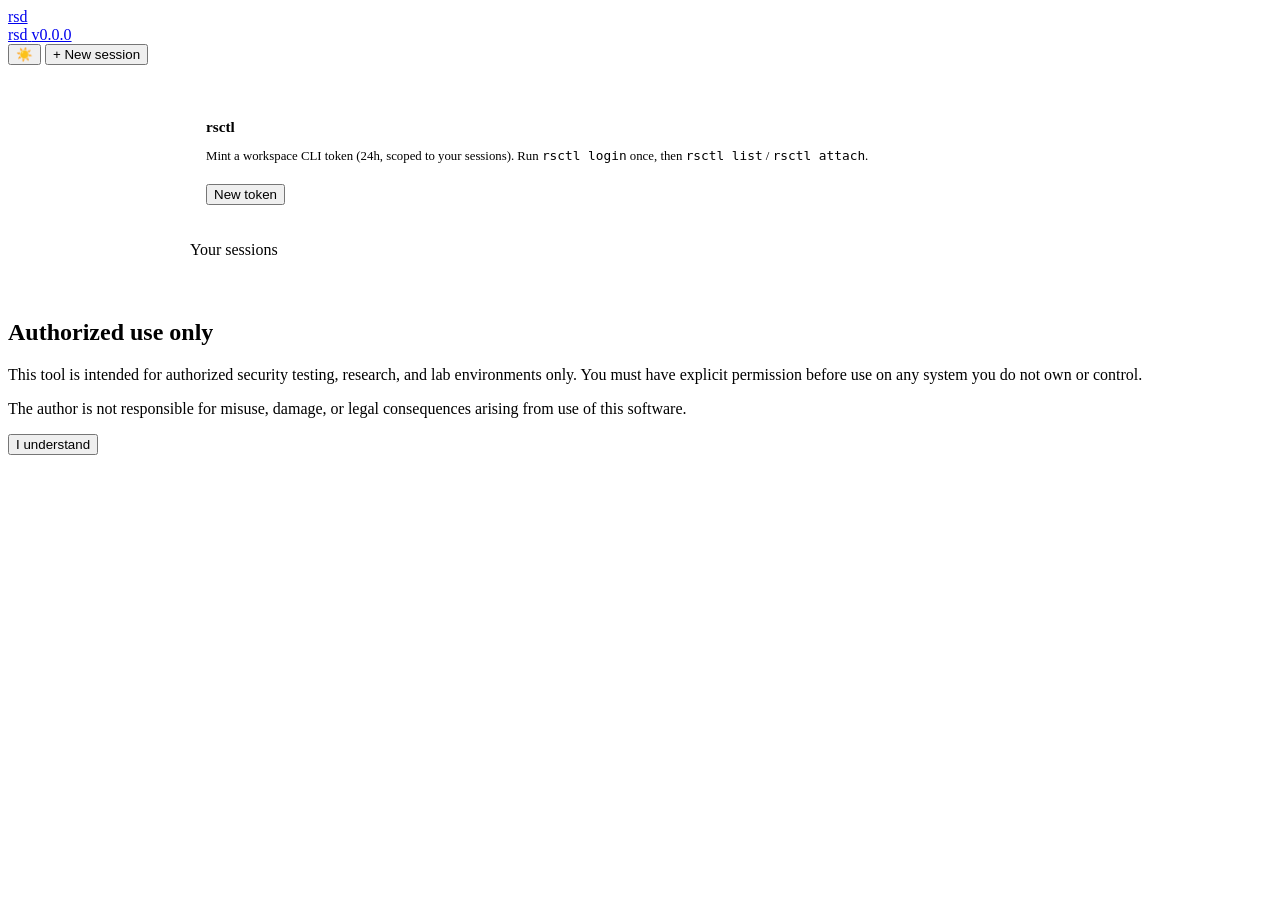
==== web/static/hub.html @ b6f4344d "Initial commit: revshell-io session broker with scoped auth. Includes rsd broker, rsctl CLI, rs-agen" ====
<!DOCTYPE html>
<html lang="en">
<head>
<meta charset="utf-8">
<meta name="viewport" content="width=device-width, initial-scale=1">
<title>rsd</title>
<link rel="stylesheet" href="/static/common.css">
<style>
.main { max-width: 900px; margin: 0 auto; padding: 1.5rem 1rem; }
.panel {
  background: var(--bg-elevated);
  border: 1px solid var(--border);
  border-radius: 8px;
  padding: 1rem;
  margin-bottom: 1.25rem;
}
.panel h2 { font-size: 0.95rem; margin-bottom: 0.75rem; color: var(--text); font-weight: 600; }
.panel > p.hint { font-size: 0.8rem; color: var(--text-muted); margin-bottom: 0.5rem; }
.main h2.section { font-size: 1rem; margin-bottom: 1rem; color: var(--text-muted); font-weight: 500; }
.session-list { list-style: none; }
.session-item {
  background: var(--bg-elevated);
  border: 1px solid var(--border);
  border-radius: 8px;
  padding: 1rem;
  margin-bottom: 0.75rem;
  display: flex;
  justify-content: space-between;
  align-items: flex-start;
  gap: 1rem;
}
.session-item:hover { border-color: var(--accent); }
.session-name { font-weight: 600; font-family: ui-monospace, monospace; }
.session-meta { font-size: 0.8rem; color: var(--text-muted); margin-top: 0.35rem; line-height: 1.45; }
.session-meta .tag { display: inline-block; margin-right: 0.5rem; }
.session-state { padding: 0.2rem 0.6rem; border-radius: 12px; font-size: 0.75rem; font-weight: 600; white-space: nowrap; }
.state-waiting { background: var(--warn-bg); color: var(--warn-fg); }
.state-active { background: var(--success-bg); color: var(--success-fg); }
.state-expired, .state-killed { opacity: 0.6; }
.session-actions { display: flex; gap: 0.35rem; align-items: center; flex-shrink: 0; }
.empty { color: var(--text-muted); text-align: center; padding: 2rem; }
.token-expiry { font-size: 0.75rem; color: var(--text-muted); margin-top: 0.5rem; }
</style>
</head>
<body>
<header class="topbar">
  <a href="/" class="brand">
    <div class="brand-logo">rsd</div>
    <div class="brand-text">
      <span class="brand-name">rsd</span>
      <span class="brand-version" id="rsd-version">v0.0.0</span>
    </div>
  </a>
  <div class="topbar-actions">
    <button type="button" class="btn icon-btn" id="theme-toggle" title="Toggle theme">☀️</button>
    <button type="button" class="btn btn-primary" id="new-session">+ New session</button>
  </div>
</header>

<div class="main">
  <div class="panel" id="rsctl-panel">
    <h2>rsctl</h2>
    <p class="hint">Mint a workspace CLI token (24h, scoped to your sessions). Run <code>rsctl login</code> once, then <code>rsctl list</code> / <code>rsctl attach</code>.</p>
    <div id="rsctl-copy-rows"></div>
    <p class="token-expiry" id="operator-expiry"></p>
    <button type="button" class="btn" id="refresh-operator-token" style="margin-top:0.5rem">New token</button>
  </div>

  <h2 class="section">Your sessions</h2>
  <ul class="session-list" id="sessions"></ul>
</div>

<div id="disclaimer-modal" class="modal-overlay hidden">
  <div class="modal">
    <h2>Authorized use only</h2>
    <p>This tool is intended for authorized security testing, research, and lab environments only. You must have explicit permission before use on any system you do not own or control.</p>
    <p>The author is not responsible for misuse, damage, or legal consequences arising from use of this software.</p>
    <button type="button" class="btn btn-primary" id="disclaimer-accept">I understand</button>
  </div>
</div>

<script>window.RSD_VERSION = '__RSD_VERSION__';</script>
<script src="/static/common.js"></script>
<script>
rsdInitTopbar();

function formatTargetMeta(data) {
  const t = data.last_target || (data.targets && data.targets[0]);
  if (!t) return '<span class="tag">no callback yet</span>';
  const sys = t.system || {};
  const os = sys.os_name || t.os || 'unknown';
  const kernel = sys.kernel || '';
  const host = sys.hostname || t.host || '';
  const user = t.user || '';
  const arch = sys.arch || t.arch || '';
  let html = '';
  if (user || host) html += `<span class="tag">${rsdEscapeHtml(user)}@${rsdEscapeHtml(host)}</span>`;
  html += `<span class="tag">${rsdEscapeHtml(os)}</span>`;
  if (arch) html += `<span class="tag">${rsdEscapeHtml(arch)}</span>`;
  if (kernel) html += `<span class="tag">kernel ${rsdEscapeHtml(kernel)}</span>`;
  return html;
}

async function ensureWorkspace() {
  const res = await fetch('/web/workspace', { method: 'POST', credentials: 'include' });
  if (!res.ok) throw new Error('workspace bootstrap failed');
}

async function loadOperatorToken(refresh) {
  const stored = JSON.parse(localStorage.getItem(RSD_STORAGE_OPERATOR) || 'null');
  if (!refresh && stored && stored.token && new Date(stored.expires_at) > new Date()) {
    renderOperatorToken(stored);
    return;
  }
  await ensureWorkspace();
  const res = await fetch('/web/workspace-cli-token', {
    method: 'POST',
    credentials: 'include',
  });
  if (!res.ok) throw new Error('failed to get workspace CLI token');
  const data = await res.json();
  localStorage.setItem(RSD_STORAGE_OPERATOR, JSON.stringify(data));
  renderOperatorToken(data);
}

function renderOperatorToken(data) {
  const server = data.server || location.origin;
  const token = data.token;
  const loginCmd = `rsctl login ${server} ${token}`;
  const el = document.getElementById('rsctl-copy-rows');
  el.innerHTML = '';
  rsdAddCopyRow(el, 'login', loginCmd);
  const exp = document.getElementById('operator-expiry');
  if (data.expires_at) {
    exp.textContent = 'Expires: ' + new Date(data.expires_at).toLocaleString();
  }
}

document.getElementById('refresh-operator-token').addEventListener('click', () => {
  loadOperatorToken(true).catch(e => alert(e.message));
});

async function createSession() {
  await ensureWorkspace();
  const res = await fetch('/web/sessions', { method: 'POST', credentials: 'include' });
  if (!res.ok) throw new Error('failed to create session');
  const data = await res.json();
  rsdSaveSession({ id: data.id, token: data.token, name: data.name, createdAt: Date.now() });
  window.location.href = '/' + data.id + '?t=' + data.token;
}

document.getElementById('new-session').addEventListener('click', () => {
  createSession().catch(e => alert(e.message));
});

function renderSessions() {
  const el = document.getElementById('sessions');
  const list = rsdGetSessions();
  if (!list.length) {
    el.innerHTML = '<li class="empty">No sessions yet. Click <strong>New session</strong> to start.</li>';
    return;
  }
  el.innerHTML = list.map(s => `
    <li class="session-item" data-id="${s.id}">
      <div>
        <div class="session-name">${s.id}</div>
        <div class="session-meta" data-meta>loading…</div>
      </div>
      <div class="session-actions">
        <span class="session-state state-waiting" data-state>—</span>
        <a class="btn" href="/${s.id}${s.token ? '?t=' + encodeURIComponent(s.token) : ''}">Open</a>
        <button type="button" class="btn" data-remove>Remove</button>
      </div>
    </li>
  `).join('');

  el.querySelectorAll('[data-remove]').forEach(btn => {
    btn.addEventListener('click', () => {
      rsdRemoveSession(btn.closest('.session-item').dataset.id);
      renderSessions();
    });
  });

  list.forEach(s => refreshState(s.id));
}

async function refreshState(id) {
  const item = document.querySelector(`.session-item[data-id="${id}"]`);
  if (!item) return;
  const badge = item.querySelector('[data-state]');
  const meta = item.querySelector('[data-meta]');
  try {
    const res = await fetch('/web/sessions/' + id, { credentials: 'include' });
    if (res.ok) {
      const data = await res.json();
      badge.textContent = data.state || 'unknown';
      badge.className = 'session-state state-' + (data.state || 'waiting');
      meta.innerHTML = formatTargetMeta(data);
    }
  } catch {}
}

loadOperatorToken(false).catch(console.error);
renderSessions();
setInterval(() => { rsdGetSessions().forEach(s => refreshState(s.id)); }, 8000);
</script>
</body>
</html>
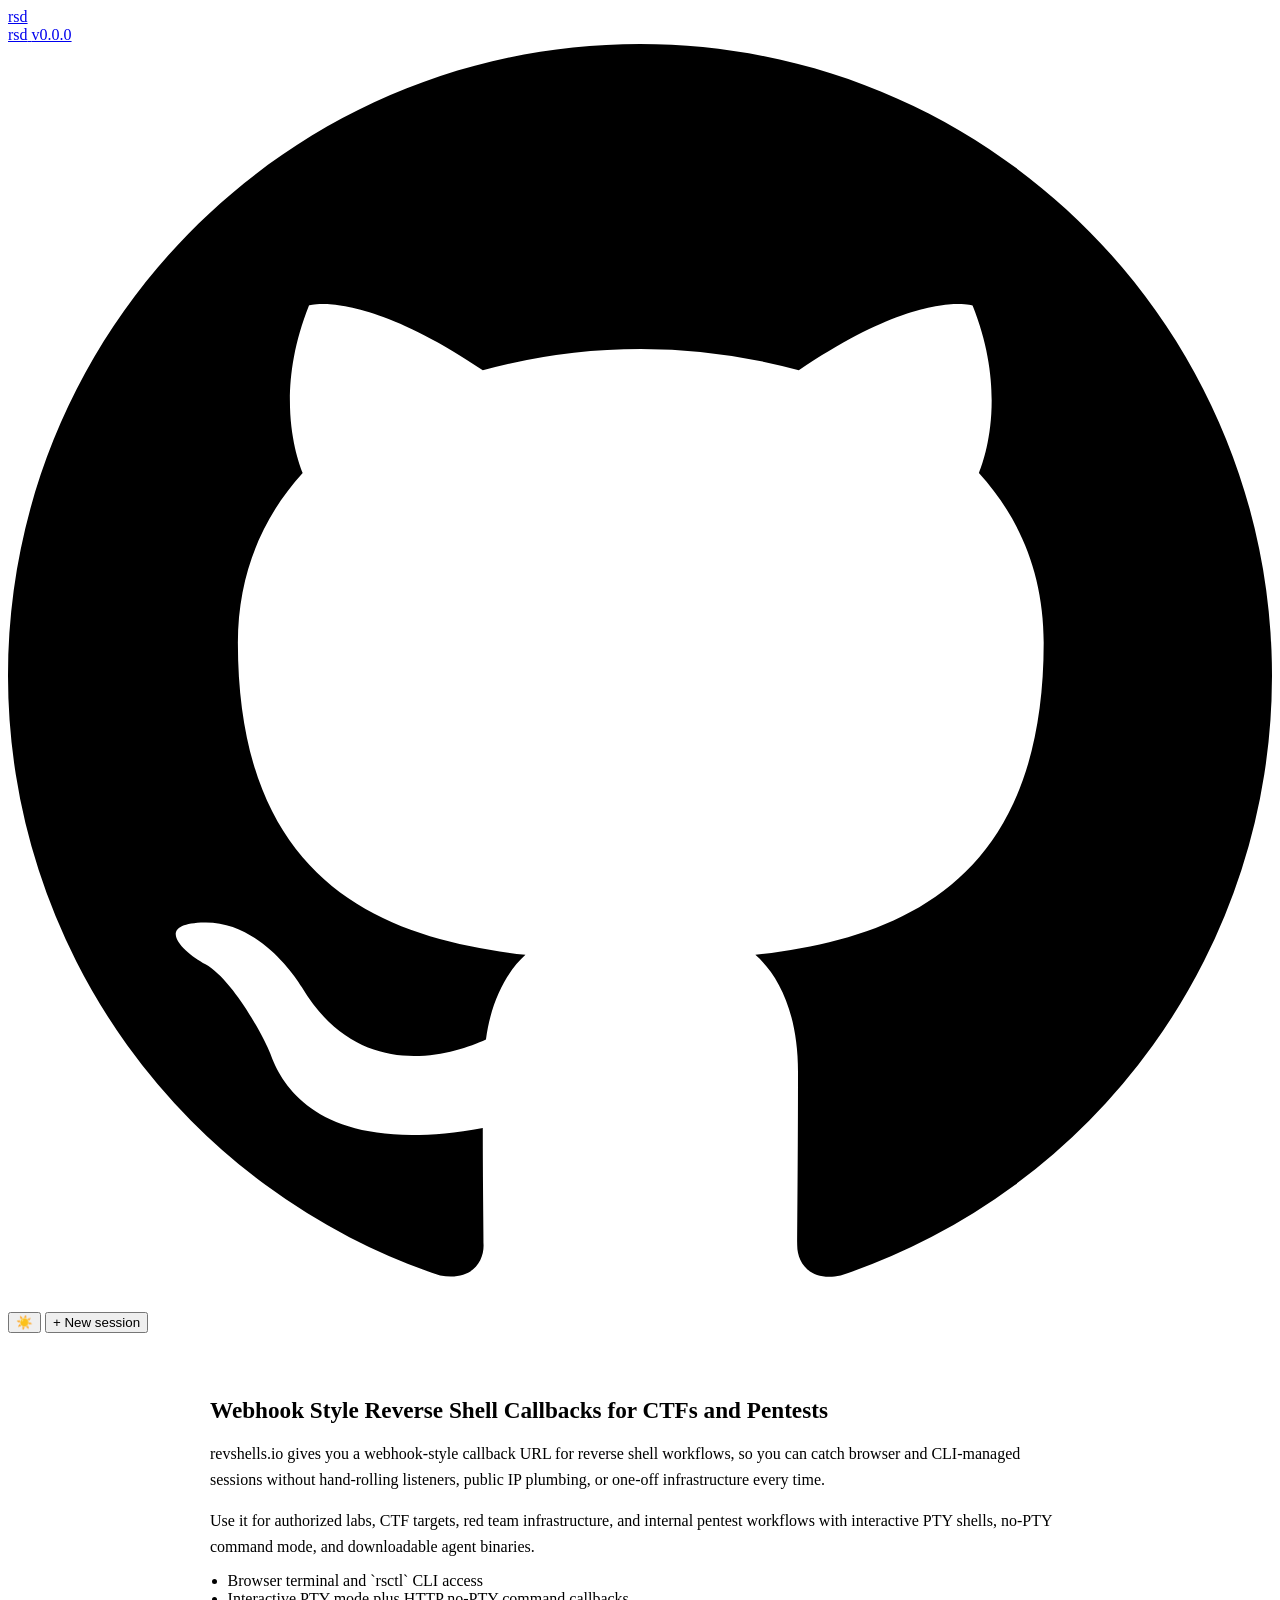
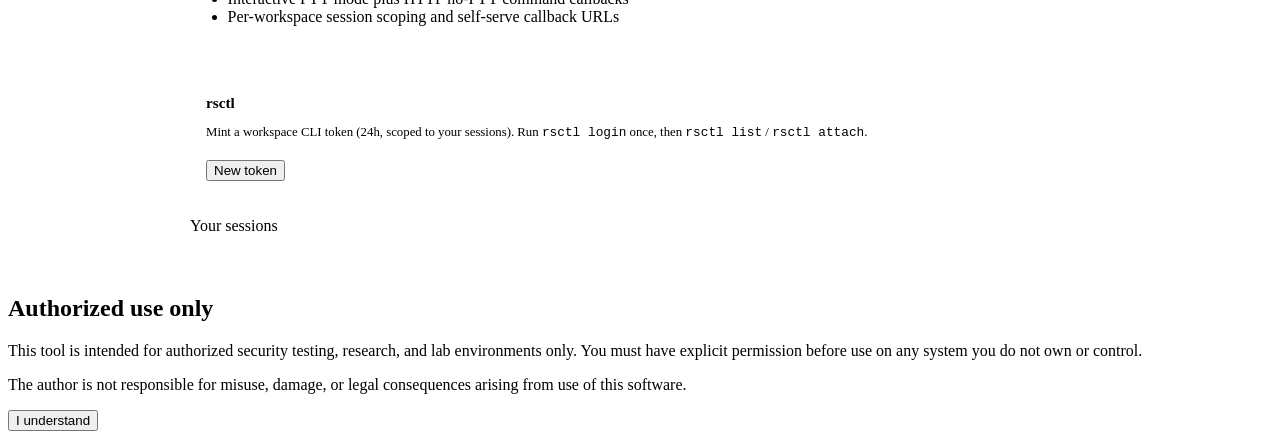
==== commit 668a6f25: "add Discord alerts and GitHub branding updates Add optional Discord webhook notifications for sessio" ====
--- a/web/static/hub.html
+++ b/web/static/hub.html
@@ -3,10 +3,47 @@
 <head>
 <meta charset="utf-8">
 <meta name="viewport" content="width=device-width, initial-scale=1">
-<title>rsd</title>
+<title>revshells.io | Webhook Style Reverse Shell Callbacks</title>
+<meta name="description" content="Webhook style reverse shell callbacks for CTFs and pentests. Launch browser and CLI-managed reverse shell sessions, PTY beacons, and no-PTY command channels from a simple web callback URL.">
+<meta name="robots" content="index,follow">
+<meta name="google-site-verification" content="waOmgqyYZvYMR0y3C4qU5Uc7LaWhDwqJ6av7qz7w8cU">
+<link rel="canonical" href="https://revshells.io/">
+<meta property="og:type" content="website">
+<meta property="og:site_name" content="revshells.io">
+<meta property="og:title" content="revshells.io | Webhook Style Reverse Shell Callbacks">
+<meta property="og:description" content="Webhook style reverse shell callbacks for CTFs and pentests with browser and CLI workflows, PTY shells, and no-PTY command mode.">
+<meta property="og:url" content="https://revshells.io/">
+<meta name="twitter:card" content="summary_large_image">
+<meta name="twitter:title" content="revshells.io | Webhook Style Reverse Shell Callbacks">
+<meta name="twitter:description" content="Webhook style reverse shell callbacks for CTFs and pentests with browser and CLI workflows.">
+<link rel="icon" type="image/svg+xml" href="/static/favicon.svg">
+<link rel="shortcut icon" href="/static/favicon.svg">
 <link rel="stylesheet" href="/static/common.css">
 <style>
 .main { max-width: 900px; margin: 0 auto; padding: 1.5rem 1rem; }
+.hero {
+  background: var(--bg-elevated);
+  border: 1px solid var(--border);
+  border-radius: 10px;
+  padding: 1.25rem;
+  margin-bottom: 1.25rem;
+}
+.hero h1 {
+  font-size: 1.45rem;
+  line-height: 1.25;
+  margin-bottom: 0.75rem;
+  color: var(--text);
+}
+.hero p {
+  color: var(--text-muted);
+  line-height: 1.6;
+  margin-bottom: 0.75rem;
+}
+.hero-list {
+  margin: 0.5rem 0 0;
+  padding-left: 1.1rem;
+  color: var(--text-muted);
+}
 .panel {
   background: var(--bg-elevated);
   border: 1px solid var(--border);
@@ -43,6 +80,17 @@
 </style>
 </head>
 <body>
+<script type="application/ld+json">
+{
+  "@context": "https://schema.org",
+  "@type": "SoftwareApplication",
+  "name": "revshells.io",
+  "applicationCategory": "DeveloperApplication",
+  "operatingSystem": "Linux, macOS",
+  "description": "Webhook style reverse shell callbacks for CTFs and pentests with browser and CLI workflows, PTY sessions, and no-PTY command mode.",
+  "url": "https://revshells.io/"
+}
+</script>
 <header class="topbar">
   <a href="/" class="brand">
     <div class="brand-logo">rsd</div>
@@ -52,12 +100,28 @@
     </div>
   </a>
   <div class="topbar-actions">
+    <a href="https://github.com/nmagill123/revshells-io" class="btn icon-btn icon-link" title="GitHub repository" target="_blank" rel="noopener noreferrer" aria-label="GitHub repository">
+      <svg viewBox="0 0 16 16" aria-hidden="true">
+        <path d="M8 0C3.58 0 0 3.58 0 8a8.01 8.01 0 0 0 5.47 7.59c.4.07.55-.17.55-.38 0-.19-.01-.82-.01-1.49-2.01.37-2.53-.49-2.69-.94-.09-.23-.48-.94-.82-1.13-.28-.15-.68-.52-.01-.53.63-.01 1.08.58 1.23.82.72 1.21 1.87.87 2.33.66.07-.52.28-.87.5-1.07-1.78-.2-3.64-.89-3.64-3.95 0-.87.31-1.59.82-2.15-.08-.2-.36-1.02.08-2.12 0 0 .67-.21 2.2.82a7.55 7.55 0 0 1 4 0c1.53-1.04 2.2-.82 2.2-.82.44 1.1.16 1.92.08 2.12.51.56.82 1.27.82 2.15 0 3.07-1.87 3.75-3.65 3.95.29.25.54.73.54 1.48 0 1.07-.01 1.93-.01 2.2 0 .21.15.46.55.38A8.01 8.01 0 0 0 16 8c0-4.42-3.58-8-8-8Z"></path>
+      </svg>
+    </a>
     <button type="button" class="btn icon-btn" id="theme-toggle" title="Toggle theme">☀️</button>
     <button type="button" class="btn btn-primary" id="new-session">+ New session</button>
   </div>
 </header>
 
 <div class="main">
+  <section class="hero">
+    <h1>Webhook Style Reverse Shell Callbacks for CTFs and Pentests</h1>
+    <p>revshells.io gives you a webhook-style callback URL for reverse shell workflows, so you can catch browser and CLI-managed sessions without hand-rolling listeners, public IP plumbing, or one-off infrastructure every time.</p>
+    <p>Use it for authorized labs, CTF targets, red team infrastructure, and internal pentest workflows with interactive PTY shells, no-PTY command mode, and downloadable agent binaries.</p>
+    <ul class="hero-list">
+      <li>Browser terminal and `rsctl` CLI access</li>
+      <li>Interactive PTY mode plus HTTP no-PTY command callbacks</li>
+      <li>Per-workspace session scoping and self-serve callback URLs</li>
+    </ul>
+  </section>
+
   <div class="panel" id="rsctl-panel">
     <h2>rsctl</h2>
     <p class="hint">Mint a workspace CLI token (24h, scoped to your sessions). Run <code>rsctl login</code> once, then <code>rsctl list</code> / <code>rsctl attach</code>.</p>
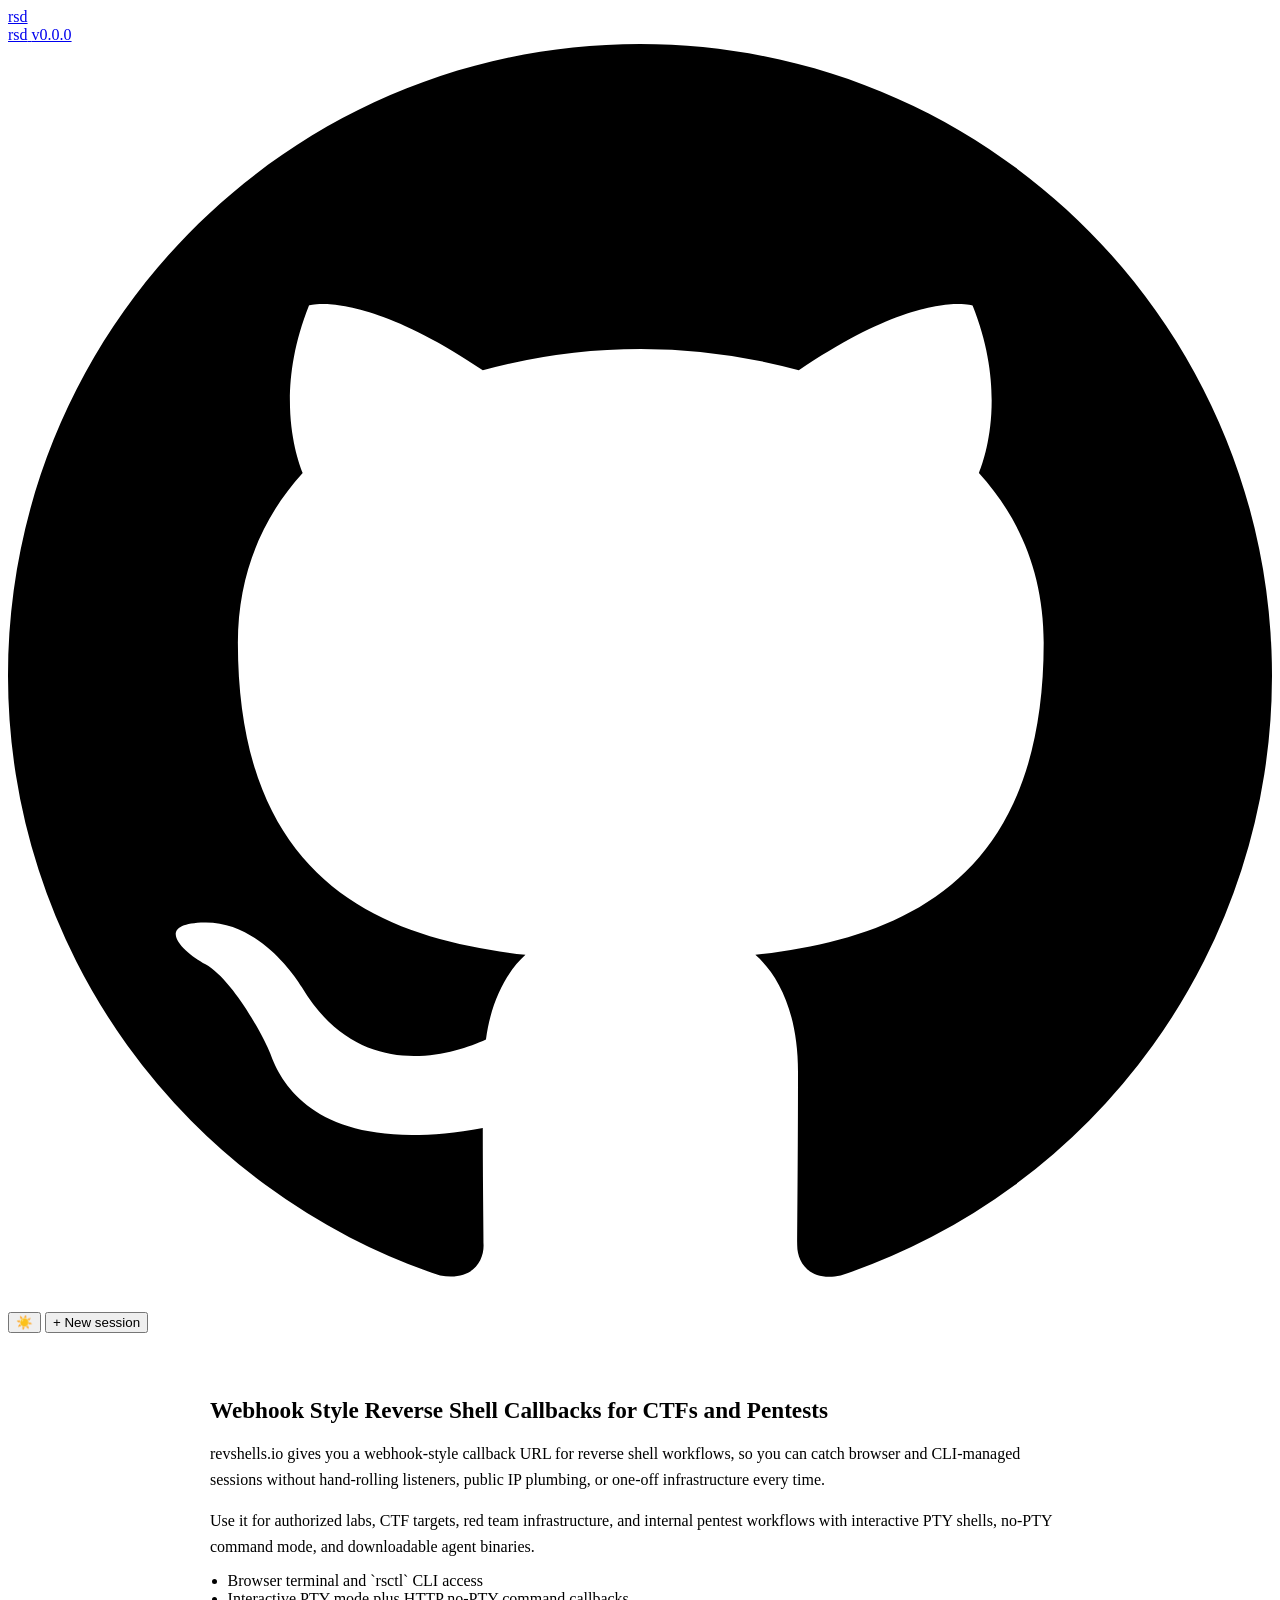
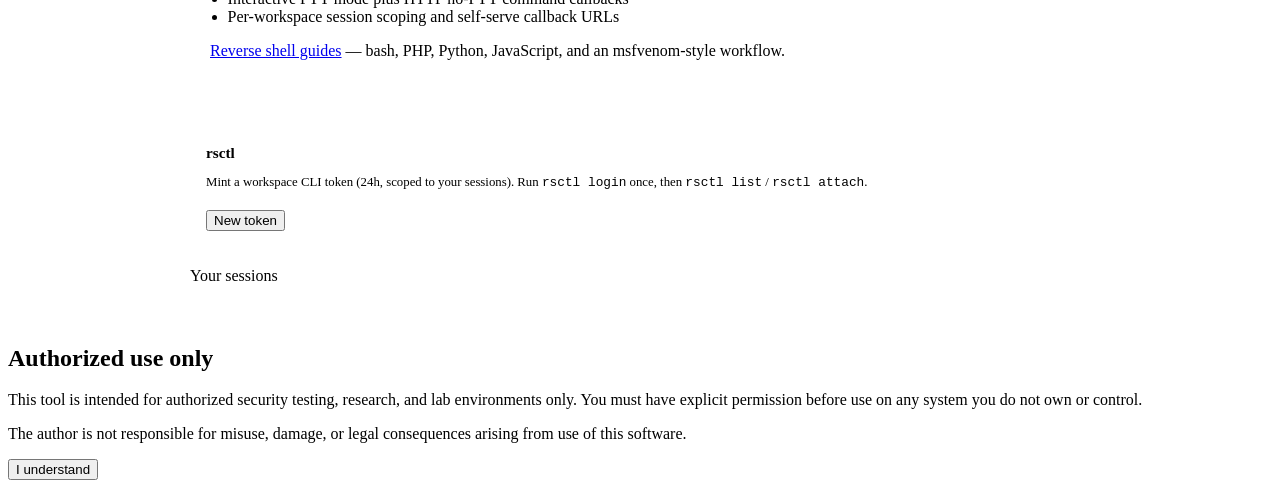
==== commit beae522f: "Add SEO reverse shell guides with sitemap and robots.txt. Publish bash, PHP, Python, JavaScript, and" ====
--- a/web/static/hub.html
+++ b/web/static/hub.html
@@ -7,6 +7,7 @@
 <meta name="description" content="Webhook style reverse shell callbacks for CTFs and pentests. Launch browser and CLI-managed reverse shell sessions, PTY beacons, and no-PTY command channels from a simple web callback URL.">
 <meta name="robots" content="index,follow">
 <meta name="google-site-verification" content="waOmgqyYZvYMR0y3C4qU5Uc7LaWhDwqJ6av7qz7w8cU">
+<!-- __ANALYTICS_LOCAL__ -->
 <link rel="canonical" href="https://revshells.io/">
 <meta property="og:type" content="website">
 <meta property="og:site_name" content="revshells.io">
@@ -120,6 +121,7 @@
       <li>Interactive PTY mode plus HTTP no-PTY command callbacks</li>
       <li>Per-workspace session scoping and self-serve callback URLs</li>
     </ul>
+    <p style="margin-top:0.75rem"><a href="/articles">Reverse shell guides</a> — bash, PHP, Python, JavaScript, and an msfvenom-style workflow.</p>
   </section>
 
   <div class="panel" id="rsctl-panel">
